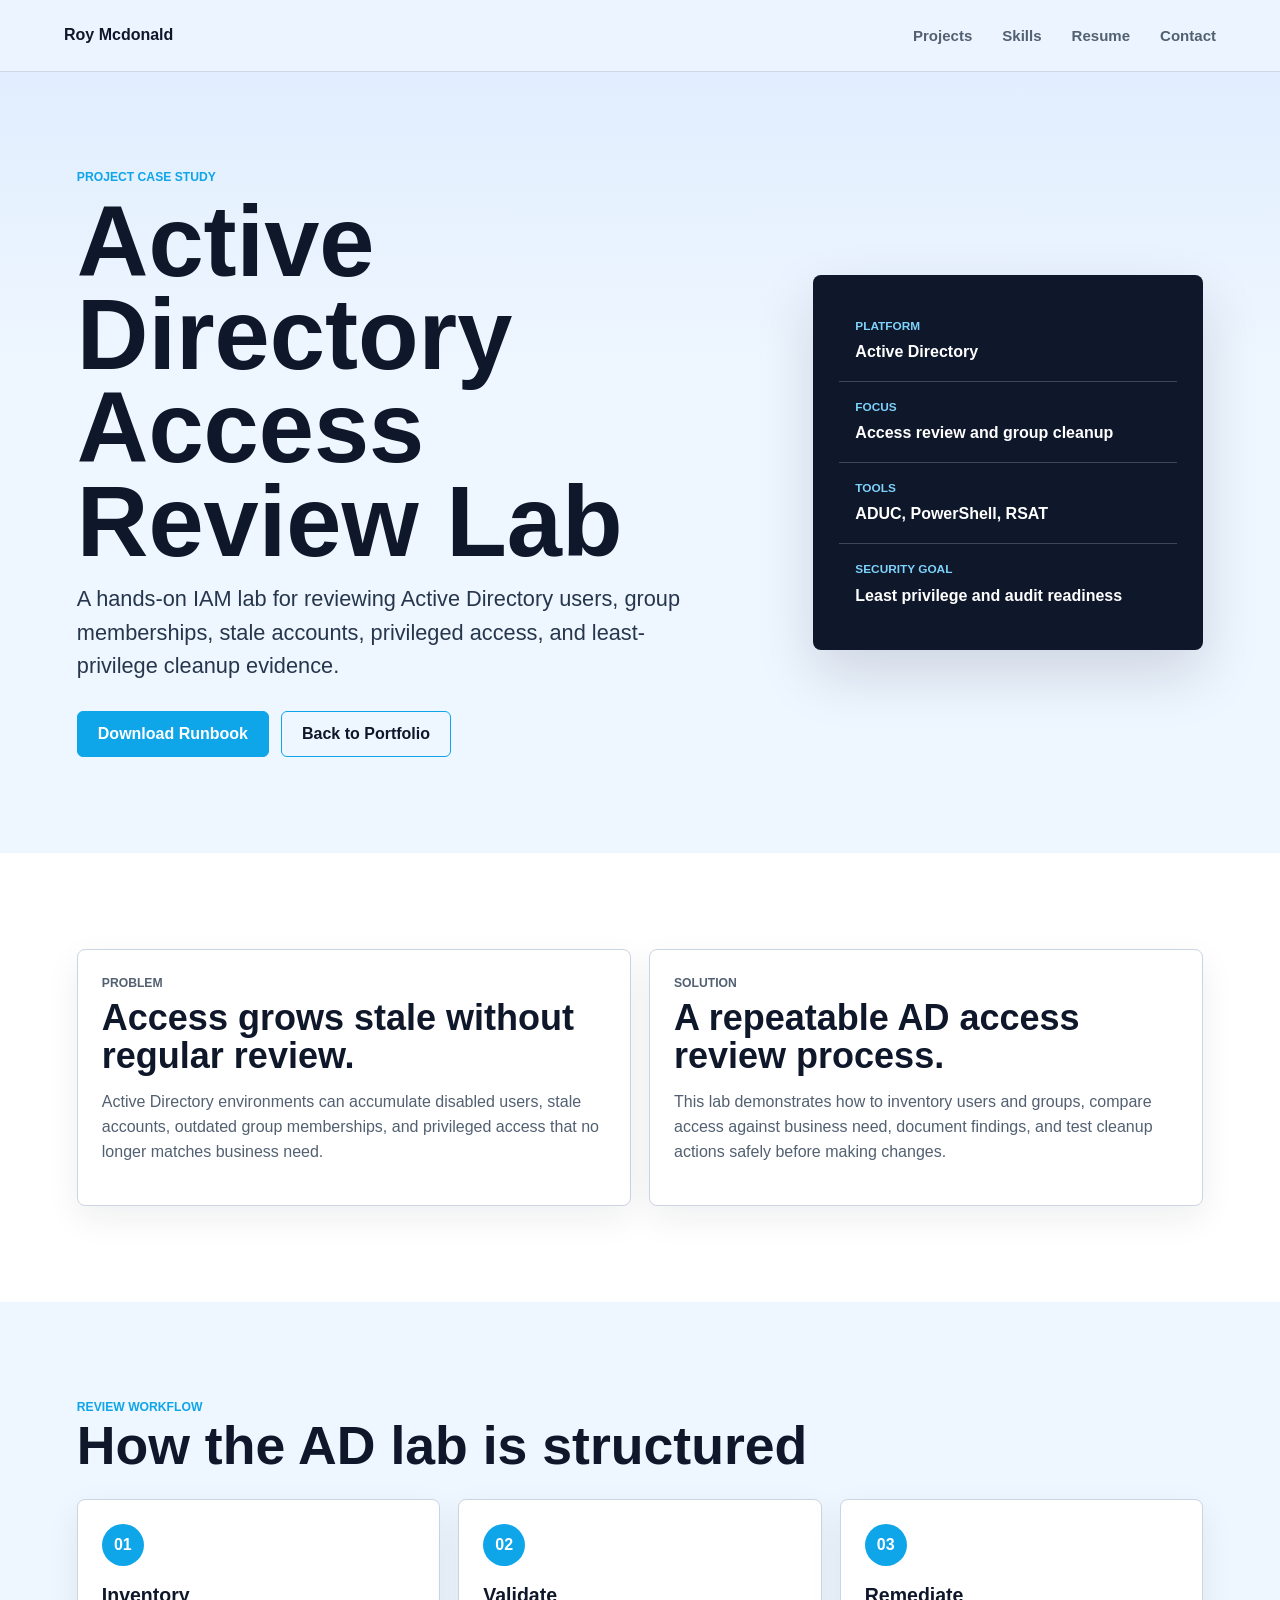
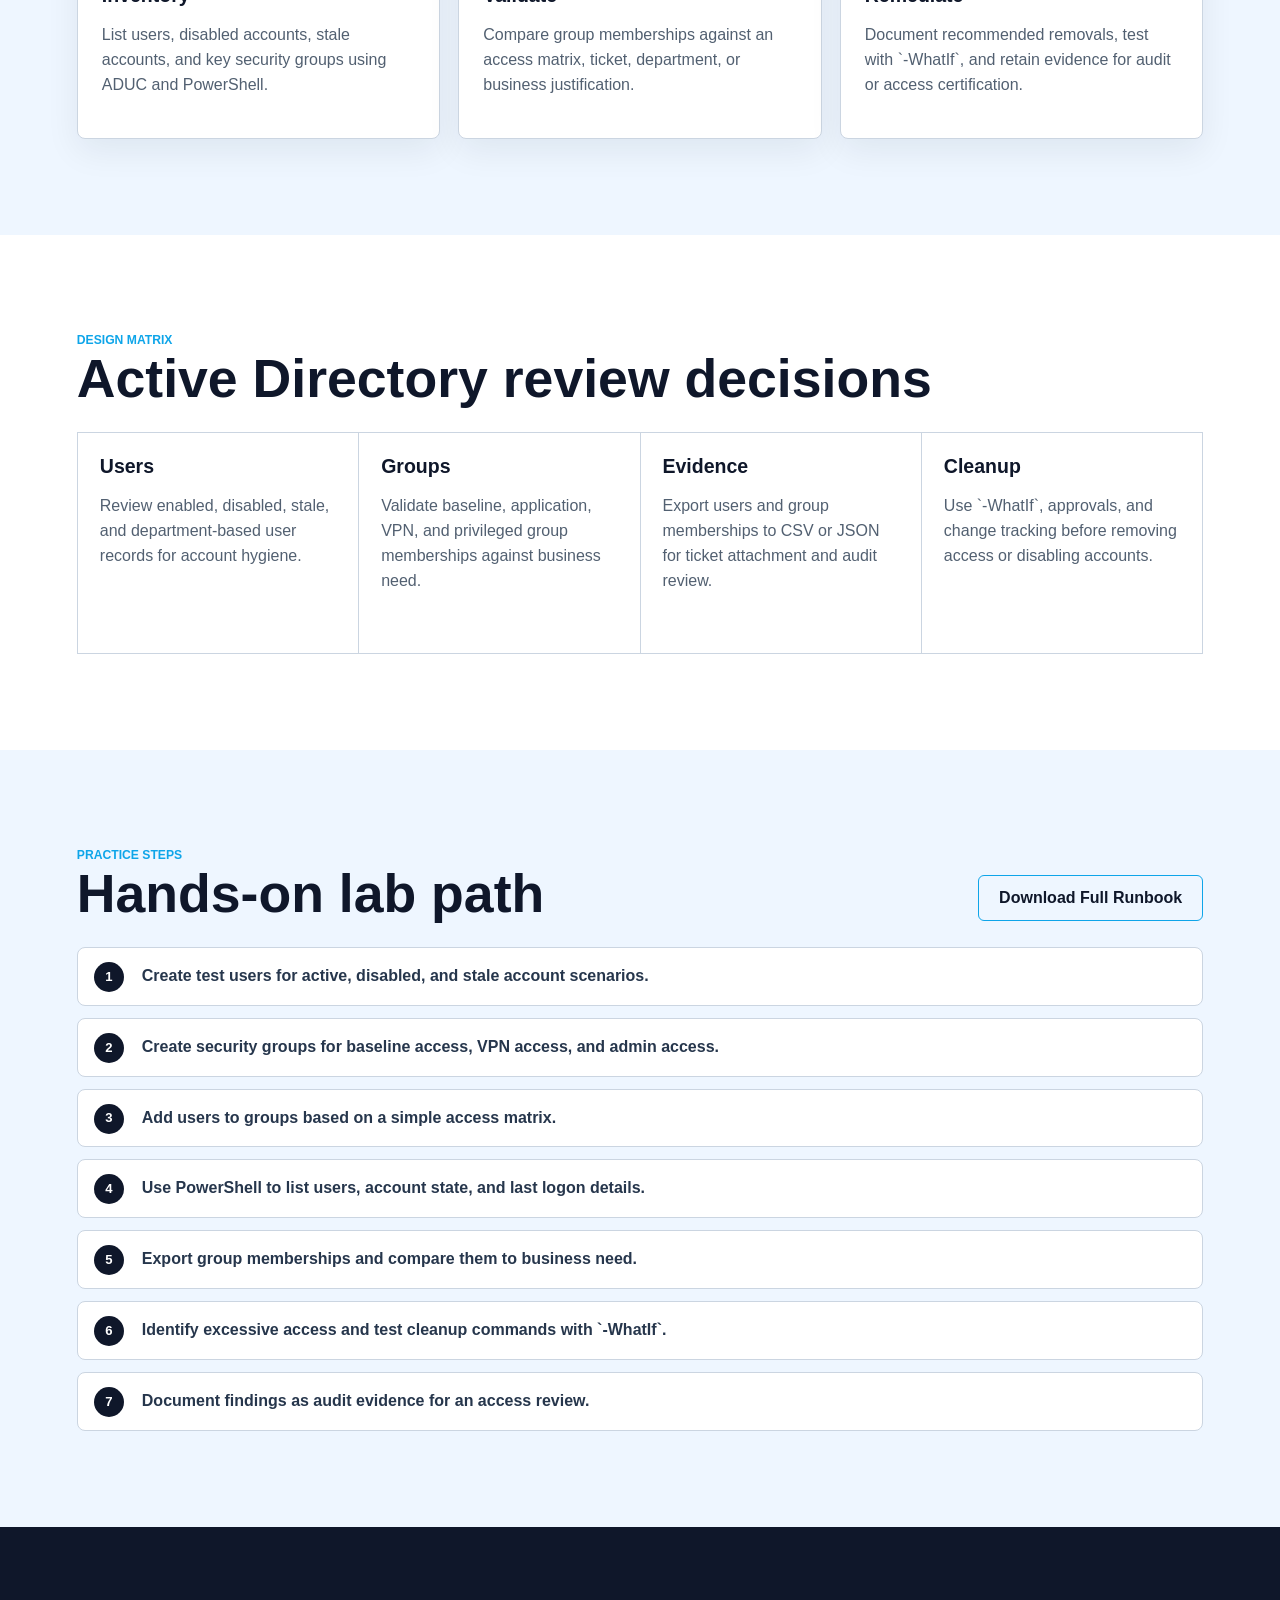
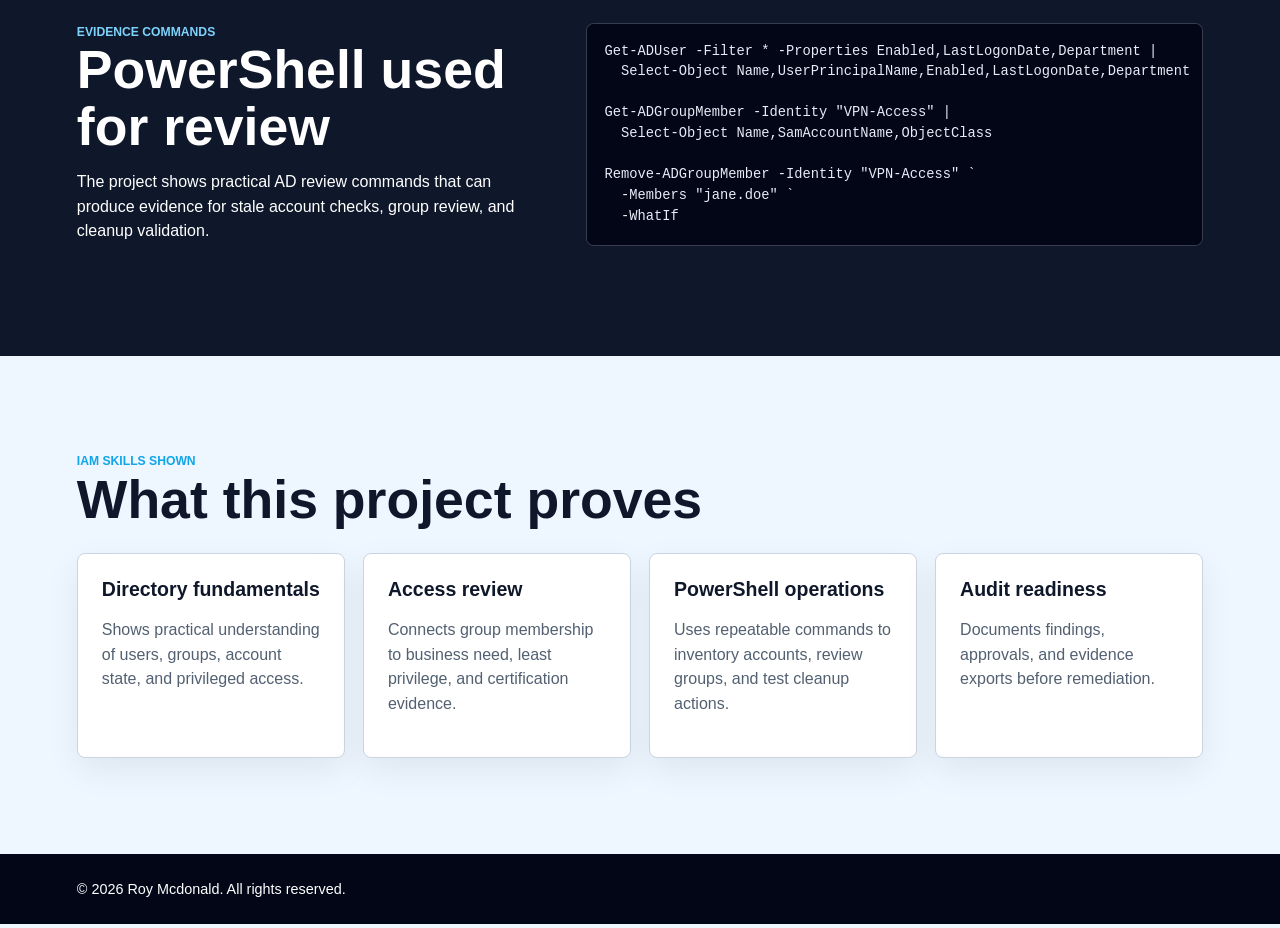
==== active-directory-access-review-lab.html @ 7a39ca20 "Update IAM portfolio site" ====
<!doctype html>
<html lang="en">
<head>
  <meta charset="utf-8">
  <meta name="viewport" content="width=device-width, initial-scale=1">
  <meta name="description" content="Active Directory Access Review Lab case study by Roy Mcdonald, showing user account hygiene, group membership review, stale account checks, least privilege, and audit evidence.">
  <title>Active Directory Access Review Lab | Roy Mcdonald</title>
  <link rel="stylesheet" href="styles.css">
</head>
<body>
  <header class="site-header">
    <a class="brand" href="index.html#top" aria-label="Roy Mcdonald home">Roy Mcdonald</a>
    <nav class="nav" aria-label="Project navigation">
      <a href="index.html#projects">Projects</a>
      <a href="index.html#skills">Skills</a>
      <a href="index.html#resume">Resume</a>
      <a href="index.html#contact">Contact</a>
    </nav>
  </header>

  <main>
    <section class="project-hero">
      <div>
        <p class="eyebrow">Project case study</p>
        <h1>Active Directory Access Review Lab</h1>
        <p class="lead">A hands-on IAM lab for reviewing Active Directory users, group memberships, stale accounts, privileged access, and least-privilege cleanup evidence.</p>
        <div class="hero-actions">
          <a class="button primary" href="assets/active-directory-access-review-lab.md" download>Download Runbook</a>
          <a class="button secondary" href="index.html#projects">Back to Portfolio</a>
        </div>
      </div>
      <aside class="project-summary-panel" aria-label="Project summary">
        <dl>
          <div>
            <dt>Platform</dt>
            <dd>Active Directory</dd>
          </div>
          <div>
            <dt>Focus</dt>
            <dd>Access review and group cleanup</dd>
          </div>
          <div>
            <dt>Tools</dt>
            <dd>ADUC, PowerShell, RSAT</dd>
          </div>
          <div>
            <dt>Security Goal</dt>
            <dd>Least privilege and audit readiness</dd>
          </div>
        </dl>
      </aside>
    </section>

    <section class="section case-section">
      <div class="case-grid">
        <article class="case-panel">
          <p class="section-kicker">Problem</p>
          <h2>Access grows stale without regular review.</h2>
          <p>Active Directory environments can accumulate disabled users, stale accounts, outdated group memberships, and privileged access that no longer matches business need.</p>
        </article>
        <article class="case-panel">
          <p class="section-kicker">Solution</p>
          <h2>A repeatable AD access review process.</h2>
          <p>This lab demonstrates how to inventory users and groups, compare access against business need, document findings, and test cleanup actions safely before making changes.</p>
        </article>
      </div>
    </section>

    <section class="section case-section light-section">
      <div class="section-heading">
        <div>
          <p class="section-kicker">Review workflow</p>
          <h2>How the AD lab is structured</h2>
        </div>
      </div>

      <div class="workflow-grid">
        <article>
          <span>01</span>
          <h3>Inventory</h3>
          <p>List users, disabled accounts, stale accounts, and key security groups using ADUC and PowerShell.</p>
        </article>
        <article>
          <span>02</span>
          <h3>Validate</h3>
          <p>Compare group memberships against an access matrix, ticket, department, or business justification.</p>
        </article>
        <article>
          <span>03</span>
          <h3>Remediate</h3>
          <p>Document recommended removals, test with `-WhatIf`, and retain evidence for audit or access certification.</p>
        </article>
      </div>
    </section>

    <section class="section case-section">
      <div class="section-heading">
        <div>
          <p class="section-kicker">Design matrix</p>
          <h2>Active Directory review decisions</h2>
        </div>
      </div>

      <div class="matrix-grid">
        <article>
          <h3>Users</h3>
          <p>Review enabled, disabled, stale, and department-based user records for account hygiene.</p>
        </article>
        <article>
          <h3>Groups</h3>
          <p>Validate baseline, application, VPN, and privileged group memberships against business need.</p>
        </article>
        <article>
          <h3>Evidence</h3>
          <p>Export users and group memberships to CSV or JSON for ticket attachment and audit review.</p>
        </article>
        <article>
          <h3>Cleanup</h3>
          <p>Use `-WhatIf`, approvals, and change tracking before removing access or disabling accounts.</p>
        </article>
      </div>
    </section>

    <section class="section case-section light-section">
      <div class="section-heading">
        <div>
          <p class="section-kicker">Practice steps</p>
          <h2>Hands-on lab path</h2>
        </div>
        <a class="button secondary" href="assets/active-directory-access-review-lab.md" download>Download Full Runbook</a>
      </div>

      <ol class="steps-list">
        <li>Create test users for active, disabled, and stale account scenarios.</li>
        <li>Create security groups for baseline access, VPN access, and admin access.</li>
        <li>Add users to groups based on a simple access matrix.</li>
        <li>Use PowerShell to list users, account state, and last logon details.</li>
        <li>Export group memberships and compare them to business need.</li>
        <li>Identify excessive access and test cleanup commands with `-WhatIf`.</li>
        <li>Document findings as audit evidence for an access review.</li>
      </ol>
    </section>

    <section class="section case-section evidence-section">
      <div>
        <p class="section-kicker">Evidence commands</p>
        <h2>PowerShell used for review</h2>
        <p>The project shows practical AD review commands that can produce evidence for stale account checks, group review, and cleanup validation.</p>
      </div>
      <pre><code>Get-ADUser -Filter * -Properties Enabled,LastLogonDate,Department |
  Select-Object Name,UserPrincipalName,Enabled,LastLogonDate,Department

Get-ADGroupMember -Identity "VPN-Access" |
  Select-Object Name,SamAccountName,ObjectClass

Remove-ADGroupMember -Identity "VPN-Access" `
  -Members "jane.doe" `
  -WhatIf</code></pre>
    </section>

    <section class="section case-section light-section">
      <div class="section-heading">
        <div>
          <p class="section-kicker">IAM skills shown</p>
          <h2>What this project proves</h2>
        </div>
      </div>
      <div class="control-grid">
        <article>
          <h3>Directory fundamentals</h3>
          <p>Shows practical understanding of users, groups, account state, and privileged access.</p>
        </article>
        <article>
          <h3>Access review</h3>
          <p>Connects group membership to business need, least privilege, and certification evidence.</p>
        </article>
        <article>
          <h3>PowerShell operations</h3>
          <p>Uses repeatable commands to inventory accounts, review groups, and test cleanup actions.</p>
        </article>
        <article>
          <h3>Audit readiness</h3>
          <p>Documents findings, approvals, and evidence exports before remediation.</p>
        </article>
      </div>
    </section>
  </main>

  <footer class="footer">
    <p>&copy; 2026 Roy Mcdonald. All rights reserved.</p>
  </footer>
</body>
</html>
---- styles.css ----
:root {
  --bg: #eef6ff;
  --surface: #ffffff;
  --ink: #0f172a;
  --muted: #526071;
  --line: #cbd5e1;
  --accent: #0ea5e9;
  --navy: #0f172a;
  --blue: #2563eb;
  --shadow: 0 24px 60px rgba(15, 23, 42, 0.14);
}

* {
  box-sizing: border-box;
}

html {
  scroll-behavior: smooth;
}

body {
  margin: 0;
  color: var(--ink);
  background:
    linear-gradient(180deg, rgba(219, 234, 254, 0.85), rgba(238, 246, 255, 0.95) 360px),
    var(--bg);
  font-family: Arial, Helvetica, sans-serif;
  line-height: 1.55;
}

a {
  color: inherit;
}

.site-header {
  position: sticky;
  top: 0;
  z-index: 20;
  display: flex;
  align-items: center;
  justify-content: space-between;
  gap: 24px;
  min-height: 72px;
  padding: 0 clamp(18px, 5vw, 64px);
  background: rgba(238, 246, 255, 0.9);
  border-bottom: 1px solid rgba(148, 163, 184, 0.35);
  backdrop-filter: blur(14px);
}

.brand {
  font-size: 1rem;
  font-weight: 800;
  text-decoration: none;
}

.nav {
  display: flex;
  align-items: center;
  gap: clamp(12px, 3vw, 30px);
  color: var(--muted);
  font-size: 0.94rem;
  font-weight: 700;
}

.nav a {
  text-decoration: none;
}

.nav a:hover {
  color: var(--accent);
}

.hero {
  display: grid;
  grid-template-columns: minmax(0, 1.2fr) minmax(280px, 0.8fr);
  align-items: center;
  gap: clamp(32px, 7vw, 88px);
  min-height: calc(100vh - 72px);
  padding: clamp(36px, 6vw, 80px) clamp(18px, 6vw, 84px);
}

.hero-copy {
  max-width: 720px;
}

.eyebrow,
.section-kicker,
.project-type,
.project-state {
  margin: 0;
  color: var(--accent);
  font-size: 0.76rem;
  font-weight: 800;
  letter-spacing: 0;
  text-transform: uppercase;
}

h1,
h2,
h3,
p {
  overflow-wrap: anywhere;
}

h1 {
  margin: 8px 0 14px;
  font-size: 6.2rem;
  line-height: 0.94;
  letter-spacing: 0;
}

h2 {
  margin: 0;
  font-size: 3.35rem;
  line-height: 1.05;
  letter-spacing: 0;
}

h3 {
  margin: 0;
  font-size: 1.22rem;
  line-height: 1.2;
  letter-spacing: 0;
}

.lead {
  max-width: 640px;
  margin: 0;
  color: #26364c;
  font-size: 1.36rem;
}

.hero-actions,
.contact-actions {
  display: flex;
  flex-wrap: wrap;
  gap: 12px;
  margin-top: 28px;
}

.button {
  display: inline-flex;
  align-items: center;
  justify-content: center;
  min-height: 46px;
  padding: 0 20px;
  border: 1px solid var(--accent);
  border-radius: 6px;
  font-weight: 800;
  text-decoration: none;
}

.button.primary {
  color: #fff;
  background: var(--accent);
}

.button.primary:hover {
  background: var(--navy);
}

.button.secondary {
  color: var(--navy);
  background: transparent;
}

.button.secondary:hover {
  background: #dbeafe;
}

.hero-media {
  position: relative;
  max-width: 420px;
  justify-self: center;
}

.hero-media img {
  display: block;
  width: min(100%, 420px);
  aspect-ratio: 1;
  object-fit: cover;
  border: 12px solid #fff;
  border-radius: 50%;
  box-shadow: var(--shadow);
}

.status-strip {
  position: absolute;
  right: -24px;
  bottom: 26px;
  display: grid;
  gap: 8px;
  padding: 14px;
  color: #fff;
  background: var(--navy);
  border-radius: 999px;
  box-shadow: 0 16px 34px rgba(15, 23, 42, 0.22);
}

.status-strip span {
  font-size: 0.82rem;
  font-weight: 800;
  white-space: nowrap;
}

.intro,
.section {
  padding: clamp(46px, 8vw, 96px) clamp(18px, 6vw, 84px);
}

.intro {
  display: grid;
  grid-template-columns: minmax(0, 0.9fr) minmax(0, 1.1fr);
  gap: clamp(26px, 5vw, 72px);
  color: #fff;
  background: var(--navy);
}

.intro .section-kicker {
  color: #7dd3fc;
}

.intro p:last-child {
  max-width: 720px;
  margin: 0;
  color: #dbeafe;
  font-size: 1.14rem;
}

.section-heading {
  display: flex;
  align-items: end;
  justify-content: space-between;
  gap: 24px;
  margin-bottom: 26px;
}

.project-grid {
  display: grid;
  grid-template-columns: repeat(2, minmax(0, 1fr));
  gap: 18px;
}

.project-card {
  display: flex;
  flex-direction: column;
  min-height: 430px;
  padding: 24px;
  background: var(--surface);
  border: 1px solid var(--line);
  border-radius: 8px;
  box-shadow: 0 12px 34px rgba(31, 42, 35, 0.08);
}

.featured-project {
  grid-column: 1 / -1;
}

.project-topline {
  display: flex;
  align-items: center;
  justify-content: space-between;
  gap: 12px;
  margin-bottom: 22px;
}

.project-state {
  color: var(--blue);
}

.project-card p {
  color: var(--muted);
}

.project-points {
  display: grid;
  gap: 10px;
  margin: 10px 0 18px;
  padding-left: 18px;
  color: #314257;
}

.project-metrics {
  display: grid;
  grid-template-columns: 1fr 1fr;
  gap: 1px;
  margin: 0 0 18px;
  background: var(--line);
  border: 1px solid var(--line);
}

.project-metrics div {
  padding: 12px;
  background: #f8fbff;
}

.project-metrics dt {
  color: var(--muted);
  font-size: 0.72rem;
  font-weight: 800;
  text-transform: uppercase;
}

.project-metrics dd {
  margin: 4px 0 0;
  color: var(--navy);
  font-size: 0.86rem;
  font-weight: 800;
}

.project-tags {
  display: flex;
  flex-wrap: wrap;
  gap: 8px;
  margin: auto 0 20px;
}

.project-tags span {
  padding: 6px 9px;
  color: var(--navy);
  background: #eef6ff;
  border: 1px solid var(--line);
  border-radius: 999px;
  font-size: 0.78rem;
  font-weight: 800;
}

.text-link {
  color: var(--accent);
  font-weight: 800;
  text-decoration-color: rgba(14, 165, 233, 0.42);
  text-underline-offset: 4px;
}

.split-section {
  background: #ffffff;
}

.skill-columns {
  display: grid;
  grid-template-columns: repeat(4, minmax(0, 1fr));
  gap: 1px;
  background: var(--line);
  border: 1px solid var(--line);
}

.skill-columns > div {
  min-height: 220px;
  padding: 24px;
  background: #fff;
}

.skill-columns p {
  color: var(--muted);
}

.resume-section {
  background: #eef6ff;
}

.resume-section .section-heading {
  align-items: center;
}

.resume-downloads {
  display: flex;
  align-items: center;
  flex-wrap: wrap;
  gap: 14px;
}

.resume-grid {
  display: grid;
  grid-template-columns: 1.15fr repeat(3, minmax(0, 1fr));
  gap: 16px;
}

.resume-panel {
  min-height: 260px;
  padding: 24px;
  background: #fff;
  border: 1px solid var(--line);
  border-radius: 8px;
  box-shadow: 0 12px 34px rgba(15, 23, 42, 0.07);
}

.resume-summary {
  color: #fff;
  background: var(--navy);
  border-color: var(--navy);
}

.resume-panel p {
  color: var(--muted);
}

.resume-summary p {
  color: #dbeafe;
}

.resume-list {
  display: grid;
  gap: 10px;
  margin: 18px 0 0;
  padding-left: 18px;
  color: #314257;
}

.proof-band {
  display: grid;
  grid-template-columns: minmax(0, 1fr) minmax(280px, 0.8fr);
  gap: clamp(28px, 6vw, 80px);
  align-items: start;
  background: #dbeafe;
}

.proof-band .section-kicker {
  color: var(--blue);
}

.proof-list {
  display: grid;
  gap: 14px;
}

.proof-list p {
  margin: 0;
  padding: 18px 0;
  border-bottom: 1px solid rgba(37, 99, 235, 0.24);
  color: #1e3a5f;
  font-weight: 700;
}

.project-hero {
  display: grid;
  grid-template-columns: minmax(0, 1.1fr) minmax(300px, 0.65fr);
  gap: clamp(28px, 6vw, 80px);
  align-items: center;
  min-height: calc(82vh - 72px);
  padding: clamp(46px, 8vw, 96px) clamp(18px, 6vw, 84px);
}

.project-summary-panel {
  padding: 26px;
  color: #fff;
  background: var(--navy);
  border-radius: 8px;
  box-shadow: var(--shadow);
}

.project-summary-panel dl {
  display: grid;
  gap: 1px;
  margin: 0;
  background: rgba(219, 234, 254, 0.22);
}

.project-summary-panel div {
  padding: 16px;
  background: var(--navy);
}

.project-summary-panel dt {
  color: #7dd3fc;
  font-size: 0.74rem;
  font-weight: 800;
  text-transform: uppercase;
}

.project-summary-panel dd {
  margin: 5px 0 0;
  color: #fff;
  font-weight: 800;
}

.case-section {
  background: #fff;
}

.light-section {
  background: #eef6ff;
}

.case-grid,
.code-grid {
  display: grid;
  grid-template-columns: repeat(2, minmax(0, 1fr));
  gap: 18px;
}

.case-panel,
.code-panel,
.workflow-grid article,
.control-grid article {
  padding: 24px;
  background: #fff;
  border: 1px solid var(--line);
  border-radius: 8px;
  box-shadow: 0 12px 34px rgba(15, 23, 42, 0.07);
}

.case-panel h2 {
  margin-top: 6px;
  font-size: 2.25rem;
}

.case-panel p,
.workflow-grid p,
.control-grid p,
.evidence-section p {
  color: var(--muted);
}

.workflow-grid,
.control-grid {
  display: grid;
  grid-template-columns: repeat(3, minmax(0, 1fr));
  gap: 18px;
}

.architecture-flow {
  display: grid;
  grid-template-columns: repeat(5, minmax(0, 1fr));
  gap: 1px;
  background: var(--line);
  border: 1px solid var(--line);
}

.architecture-flow article {
  min-height: 240px;
  padding: 22px;
  background: #fff;
}

.architecture-flow h3 {
  color: var(--navy);
}

.architecture-flow p {
  color: var(--muted);
}

.matrix-grid {
  display: grid;
  grid-template-columns: repeat(4, minmax(0, 1fr));
  gap: 1px;
  background: var(--line);
  border: 1px solid var(--line);
}

.matrix-grid article {
  min-height: 220px;
  padding: 22px;
  background: #fff;
}

.matrix-grid p {
  color: var(--muted);
}

.steps-list {
  display: grid;
  gap: 12px;
  margin: 0;
  padding: 0;
  counter-reset: lab-step;
  list-style: none;
}

.steps-list li {
  position: relative;
  min-height: 54px;
  padding: 16px 18px 16px 64px;
  background: #fff;
  border: 1px solid var(--line);
  border-radius: 8px;
  color: #26364c;
  font-weight: 700;
}

.steps-list li::before {
  position: absolute;
  top: 14px;
  left: 16px;
  display: inline-flex;
  align-items: center;
  justify-content: center;
  width: 30px;
  height: 30px;
  color: #fff;
  background: var(--navy);
  border-radius: 50%;
  counter-increment: lab-step;
  content: counter(lab-step);
  font-size: 0.82rem;
  font-weight: 900;
}

.control-grid {
  grid-template-columns: repeat(4, minmax(0, 1fr));
}

.workflow-grid span {
  display: inline-flex;
  align-items: center;
  justify-content: center;
  width: 42px;
  height: 42px;
  margin-bottom: 18px;
  color: #fff;
  background: var(--accent);
  border-radius: 50%;
  font-weight: 900;
}

pre {
  overflow-x: auto;
  margin: 16px 0 0;
  padding: 18px;
  color: #e5edf7;
  background: #020617;
  border-radius: 8px;
  font-size: 0.86rem;
  line-height: 1.5;
}

code {
  font-family: Consolas, "Courier New", monospace;
}

.evidence-section {
  display: grid;
  grid-template-columns: minmax(0, 0.72fr) minmax(320px, 1fr);
  gap: clamp(24px, 5vw, 64px);
  align-items: start;
  background: var(--navy);
}

.evidence-section h2,
.evidence-section p {
  color: #fff;
}

.evidence-section .section-kicker {
  color: #7dd3fc;
}

.evidence-section pre {
  margin: 0;
  border: 1px solid rgba(219, 234, 254, 0.24);
}

.contact {
  display: flex;
  align-items: center;
  justify-content: space-between;
  gap: 30px;
  background: #eef6ff;
}

.contact p:last-child {
  max-width: 620px;
  color: var(--muted);
}

.footer {
  padding: 24px clamp(18px, 6vw, 84px);
  color: #fff;
  background: #020617;
}

.footer p {
  margin: 0;
  font-size: 0.9rem;
}

@media (max-width: 940px) {
  h1 {
    font-size: 4.6rem;
  }

  h2 {
    font-size: 2.7rem;
  }

  .hero,
  .project-hero,
  .intro,
  .proof-band,
  .evidence-section {
    grid-template-columns: 1fr;
  }

  .hero {
    min-height: auto;
  }

  .hero-media {
    justify-self: start;
  }

  .project-grid,
  .case-grid,
  .code-grid,
  .workflow-grid,
  .control-grid,
  .architecture-flow,
  .matrix-grid,
  .resume-grid,
  .skill-columns {
    grid-template-columns: 1fr 1fr;
  }
}

@media (max-width: 680px) {
  h1 {
    font-size: 3.4rem;
  }

  h2 {
    font-size: 2.1rem;
  }

  .lead {
    font-size: 1.12rem;
  }

  .site-header {
    position: static;
    align-items: flex-start;
    flex-direction: column;
    gap: 12px;
    padding-top: 18px;
    padding-bottom: 18px;
  }

  .nav {
    flex-wrap: wrap;
  }

  .hero {
    padding-top: 36px;
  }

  .hero-actions,
  .contact-actions {
    width: 100%;
  }

  .button {
    flex: 1 1 180px;
  }

  .status-strip {
    position: static;
    display: flex;
    flex-wrap: wrap;
    margin-top: 12px;
  }

  .section-heading,
  .contact {
    align-items: flex-start;
    flex-direction: column;
  }

  .project-grid,
  .case-grid,
  .code-grid,
  .workflow-grid,
  .control-grid,
  .architecture-flow,
  .matrix-grid,
  .resume-grid,
  .skill-columns {
    grid-template-columns: 1fr;
  }

  .project-card,
  .featured-project,
  .resume-panel,
  .skill-columns > div {
    min-height: auto;
  }
}
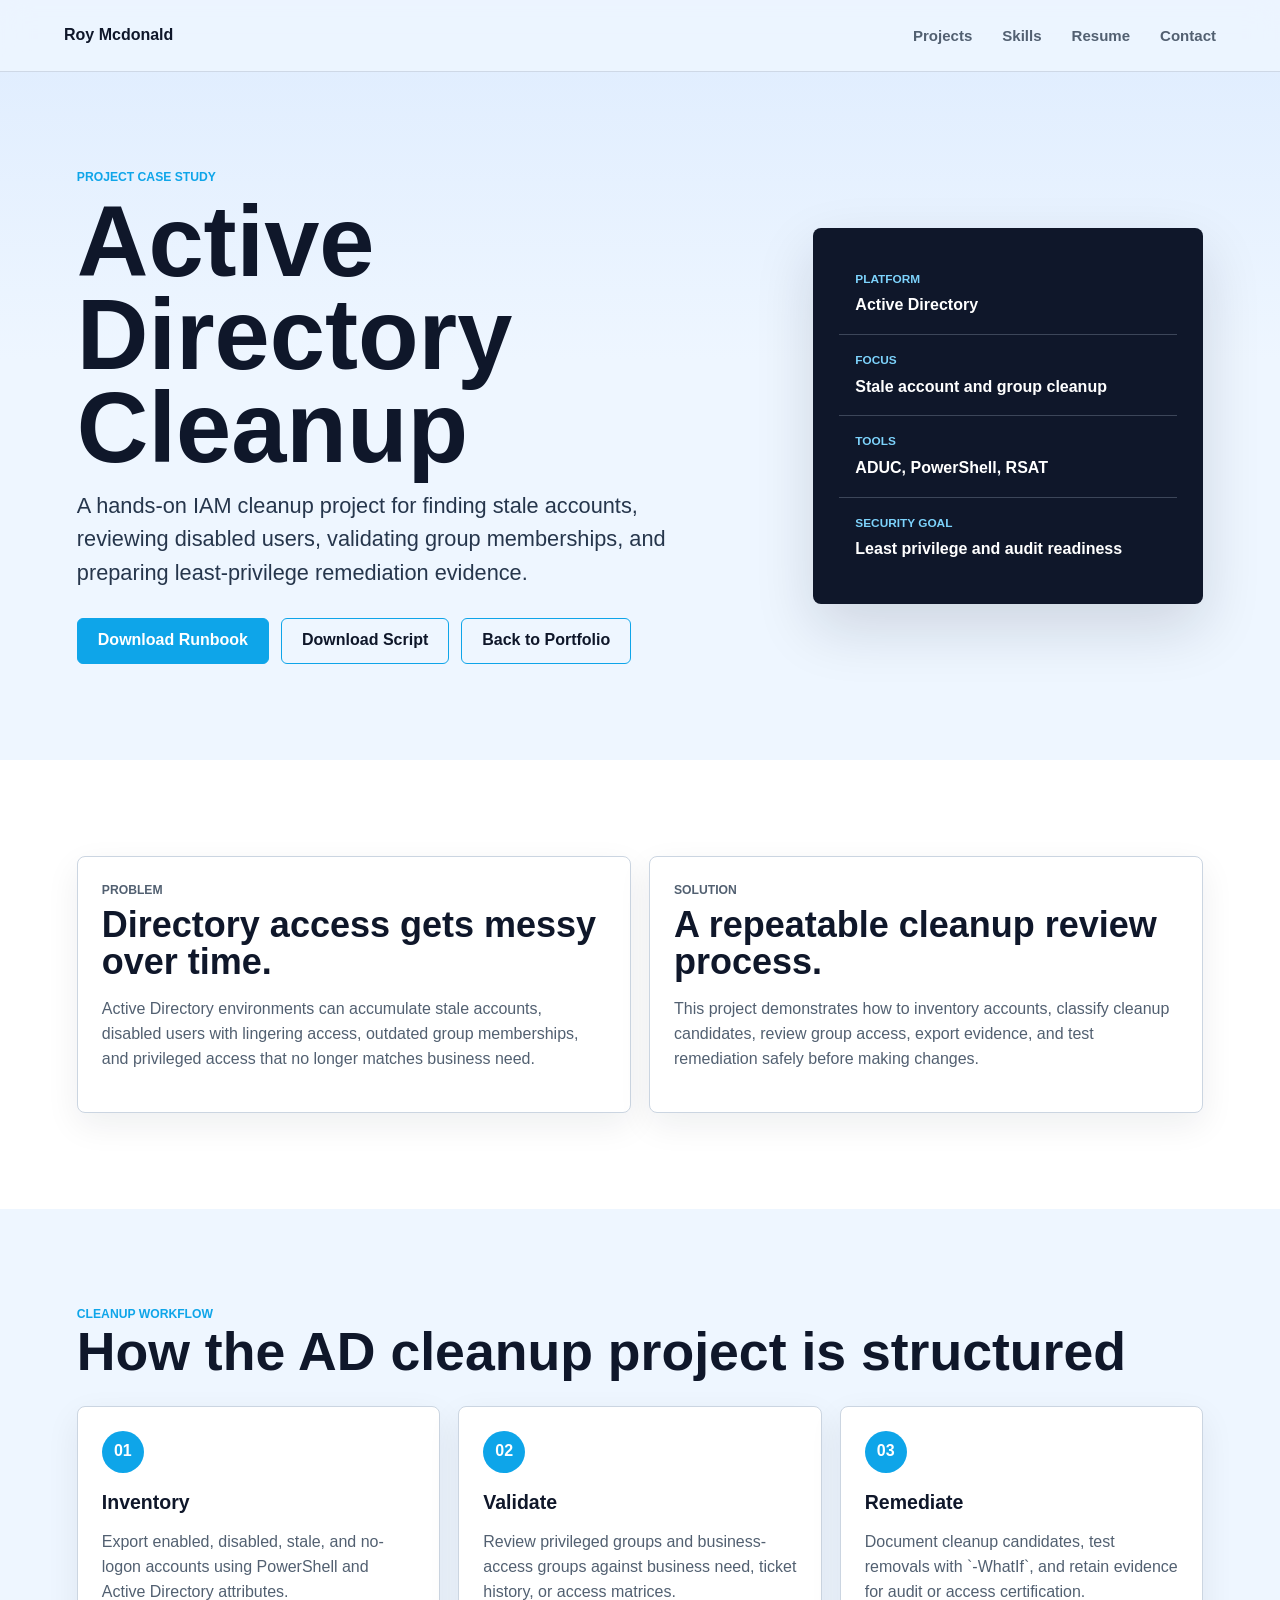
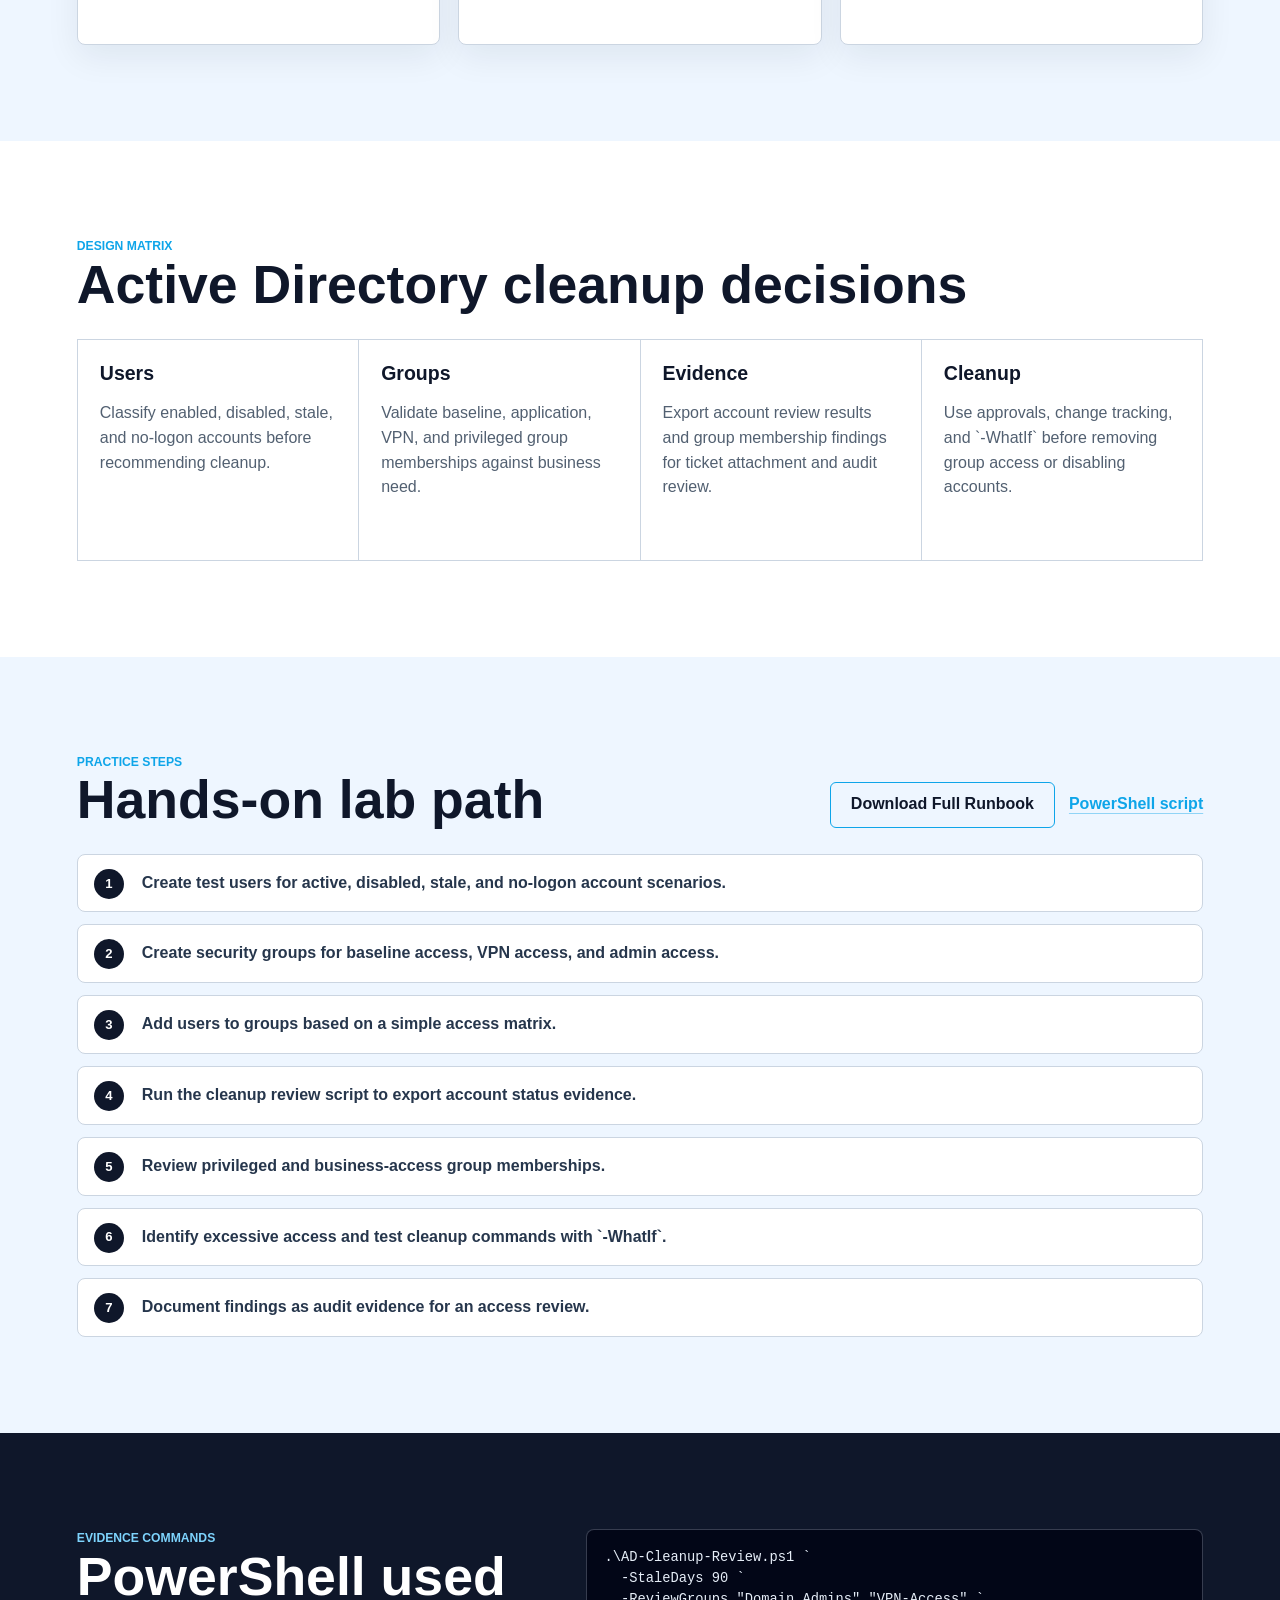
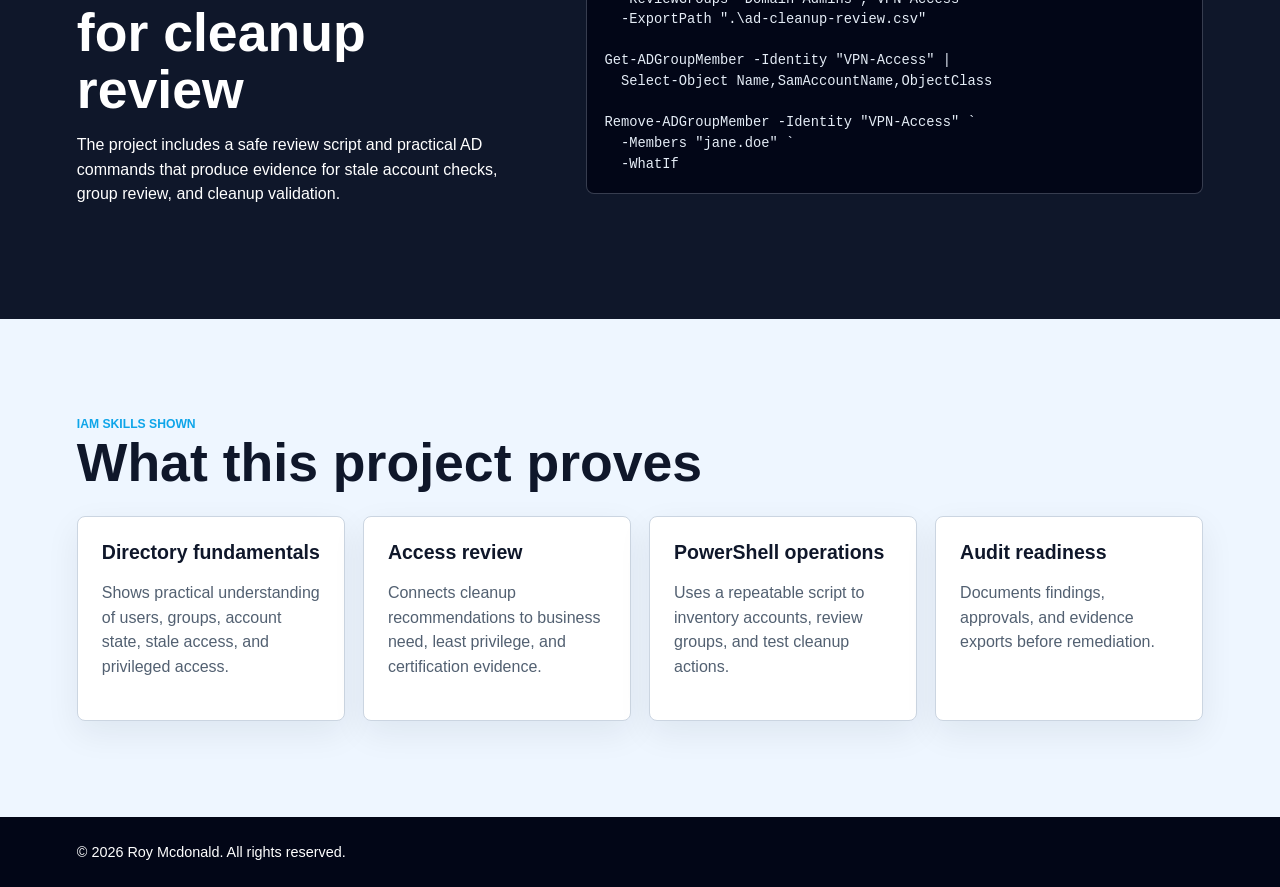
==== commit 6d2b4b81: "Refine Active Directory cleanup project" ====
--- a/active-directory-access-review-lab.html
+++ b/active-directory-access-review-lab.html
@@ -3,8 +3,8 @@
 <head>
   <meta charset="utf-8">
   <meta name="viewport" content="width=device-width, initial-scale=1">
-  <meta name="description" content="Active Directory Access Review Lab case study by Roy Mcdonald, showing user account hygiene, group membership review, stale account checks, least privilege, and audit evidence.">
-  <title>Active Directory Access Review Lab | Roy Mcdonald</title>
+  <meta name="description" content="Active Directory Cleanup case study by Roy Mcdonald, showing stale account review, disabled user cleanup, group membership validation, privileged access review, least privilege, and audit evidence.">
+  <title>Active Directory Cleanup | Roy Mcdonald</title>
   <link rel="stylesheet" href="styles.css">
 </head>
 <body>
@@ -22,10 +22,11 @@
     <section class="project-hero">
       <div>
         <p class="eyebrow">Project case study</p>
-        <h1>Active Directory Access Review Lab</h1>
-        <p class="lead">A hands-on IAM lab for reviewing Active Directory users, group memberships, stale accounts, privileged access, and least-privilege cleanup evidence.</p>
+        <h1>Active Directory Cleanup</h1>
+        <p class="lead">A hands-on IAM cleanup project for finding stale accounts, reviewing disabled users, validating group memberships, and preparing least-privilege remediation evidence.</p>
         <div class="hero-actions">
           <a class="button primary" href="assets/active-directory-access-review-lab.md" download>Download Runbook</a>
+          <a class="button secondary" href="assets/AD-Cleanup-Review.ps1" download>Download Script</a>
           <a class="button secondary" href="index.html#projects">Back to Portfolio</a>
         </div>
       </div>
@@ -37,7 +38,7 @@
           </div>
           <div>
             <dt>Focus</dt>
-            <dd>Access review and group cleanup</dd>
+            <dd>Stale account and group cleanup</dd>
           </div>
           <div>
             <dt>Tools</dt>
@@ -55,13 +56,13 @@
       <div class="case-grid">
         <article class="case-panel">
           <p class="section-kicker">Problem</p>
-          <h2>Access grows stale without regular review.</h2>
-          <p>Active Directory environments can accumulate disabled users, stale accounts, outdated group memberships, and privileged access that no longer matches business need.</p>
+          <h2>Directory access gets messy over time.</h2>
+          <p>Active Directory environments can accumulate stale accounts, disabled users with lingering access, outdated group memberships, and privileged access that no longer matches business need.</p>
         </article>
         <article class="case-panel">
           <p class="section-kicker">Solution</p>
-          <h2>A repeatable AD access review process.</h2>
-          <p>This lab demonstrates how to inventory users and groups, compare access against business need, document findings, and test cleanup actions safely before making changes.</p>
+          <h2>A repeatable cleanup review process.</h2>
+          <p>This project demonstrates how to inventory accounts, classify cleanup candidates, review group access, export evidence, and test remediation safely before making changes.</p>
         </article>
       </div>
     </section>
@@ -69,8 +70,8 @@
     <section class="section case-section light-section">
       <div class="section-heading">
         <div>
-          <p class="section-kicker">Review workflow</p>
-          <h2>How the AD lab is structured</h2>
+          <p class="section-kicker">Cleanup workflow</p>
+          <h2>How the AD cleanup project is structured</h2>
         </div>
       </div>
 
@@ -78,17 +79,17 @@
         <article>
           <span>01</span>
           <h3>Inventory</h3>
-          <p>List users, disabled accounts, stale accounts, and key security groups using ADUC and PowerShell.</p>
+          <p>Export enabled, disabled, stale, and no-logon accounts using PowerShell and Active Directory attributes.</p>
         </article>
         <article>
           <span>02</span>
           <h3>Validate</h3>
-          <p>Compare group memberships against an access matrix, ticket, department, or business justification.</p>
+          <p>Review privileged groups and business-access groups against business need, ticket history, or access matrices.</p>
         </article>
         <article>
           <span>03</span>
           <h3>Remediate</h3>
-          <p>Document recommended removals, test with `-WhatIf`, and retain evidence for audit or access certification.</p>
+          <p>Document cleanup candidates, test removals with `-WhatIf`, and retain evidence for audit or access certification.</p>
         </article>
       </div>
     </section>
@@ -97,14 +98,14 @@
       <div class="section-heading">
         <div>
           <p class="section-kicker">Design matrix</p>
-          <h2>Active Directory review decisions</h2>
+          <h2>Active Directory cleanup decisions</h2>
         </div>
       </div>
 
       <div class="matrix-grid">
         <article>
           <h3>Users</h3>
-          <p>Review enabled, disabled, stale, and department-based user records for account hygiene.</p>
+          <p>Classify enabled, disabled, stale, and no-logon accounts before recommending cleanup.</p>
         </article>
         <article>
           <h3>Groups</h3>
@@ -112,11 +113,11 @@
         </article>
         <article>
           <h3>Evidence</h3>
-          <p>Export users and group memberships to CSV or JSON for ticket attachment and audit review.</p>
+          <p>Export account review results and group membership findings for ticket attachment and audit review.</p>
         </article>
         <article>
           <h3>Cleanup</h3>
-          <p>Use `-WhatIf`, approvals, and change tracking before removing access or disabling accounts.</p>
+          <p>Use approvals, change tracking, and `-WhatIf` before removing group access or disabling accounts.</p>
         </article>
       </div>
     </section>
@@ -127,15 +128,18 @@
           <p class="section-kicker">Practice steps</p>
           <h2>Hands-on lab path</h2>
         </div>
-        <a class="button secondary" href="assets/active-directory-access-review-lab.md" download>Download Full Runbook</a>
+        <div class="resume-downloads">
+          <a class="button secondary" href="assets/active-directory-access-review-lab.md" download>Download Full Runbook</a>
+          <a class="text-link" href="assets/AD-Cleanup-Review.ps1" download>PowerShell script</a>
+        </div>
       </div>
 
       <ol class="steps-list">
-        <li>Create test users for active, disabled, and stale account scenarios.</li>
+        <li>Create test users for active, disabled, stale, and no-logon account scenarios.</li>
         <li>Create security groups for baseline access, VPN access, and admin access.</li>
         <li>Add users to groups based on a simple access matrix.</li>
-        <li>Use PowerShell to list users, account state, and last logon details.</li>
-        <li>Export group memberships and compare them to business need.</li>
+        <li>Run the cleanup review script to export account status evidence.</li>
+        <li>Review privileged and business-access group memberships.</li>
         <li>Identify excessive access and test cleanup commands with `-WhatIf`.</li>
         <li>Document findings as audit evidence for an access review.</li>
       </ol>
@@ -144,11 +148,13 @@
     <section class="section case-section evidence-section">
       <div>
         <p class="section-kicker">Evidence commands</p>
-        <h2>PowerShell used for review</h2>
-        <p>The project shows practical AD review commands that can produce evidence for stale account checks, group review, and cleanup validation.</p>
+        <h2>PowerShell used for cleanup review</h2>
+        <p>The project includes a safe review script and practical AD commands that produce evidence for stale account checks, group review, and cleanup validation.</p>
       </div>
-      <pre><code>Get-ADUser -Filter * -Properties Enabled,LastLogonDate,Department |
-  Select-Object Name,UserPrincipalName,Enabled,LastLogonDate,Department
+      <pre><code>.\AD-Cleanup-Review.ps1 `
+  -StaleDays 90 `
+  -ReviewGroups "Domain Admins","VPN-Access" `
+  -ExportPath ".\ad-cleanup-review.csv"
 
 Get-ADGroupMember -Identity "VPN-Access" |
   Select-Object Name,SamAccountName,ObjectClass
@@ -168,15 +174,15 @@
       <div class="control-grid">
         <article>
           <h3>Directory fundamentals</h3>
-          <p>Shows practical understanding of users, groups, account state, and privileged access.</p>
+          <p>Shows practical understanding of users, groups, account state, stale access, and privileged access.</p>
         </article>
         <article>
           <h3>Access review</h3>
-          <p>Connects group membership to business need, least privilege, and certification evidence.</p>
+          <p>Connects cleanup recommendations to business need, least privilege, and certification evidence.</p>
         </article>
         <article>
           <h3>PowerShell operations</h3>
-          <p>Uses repeatable commands to inventory accounts, review groups, and test cleanup actions.</p>
+          <p>Uses a repeatable script to inventory accounts, review groups, and test cleanup actions.</p>
         </article>
         <article>
           <h3>Audit readiness</h3>
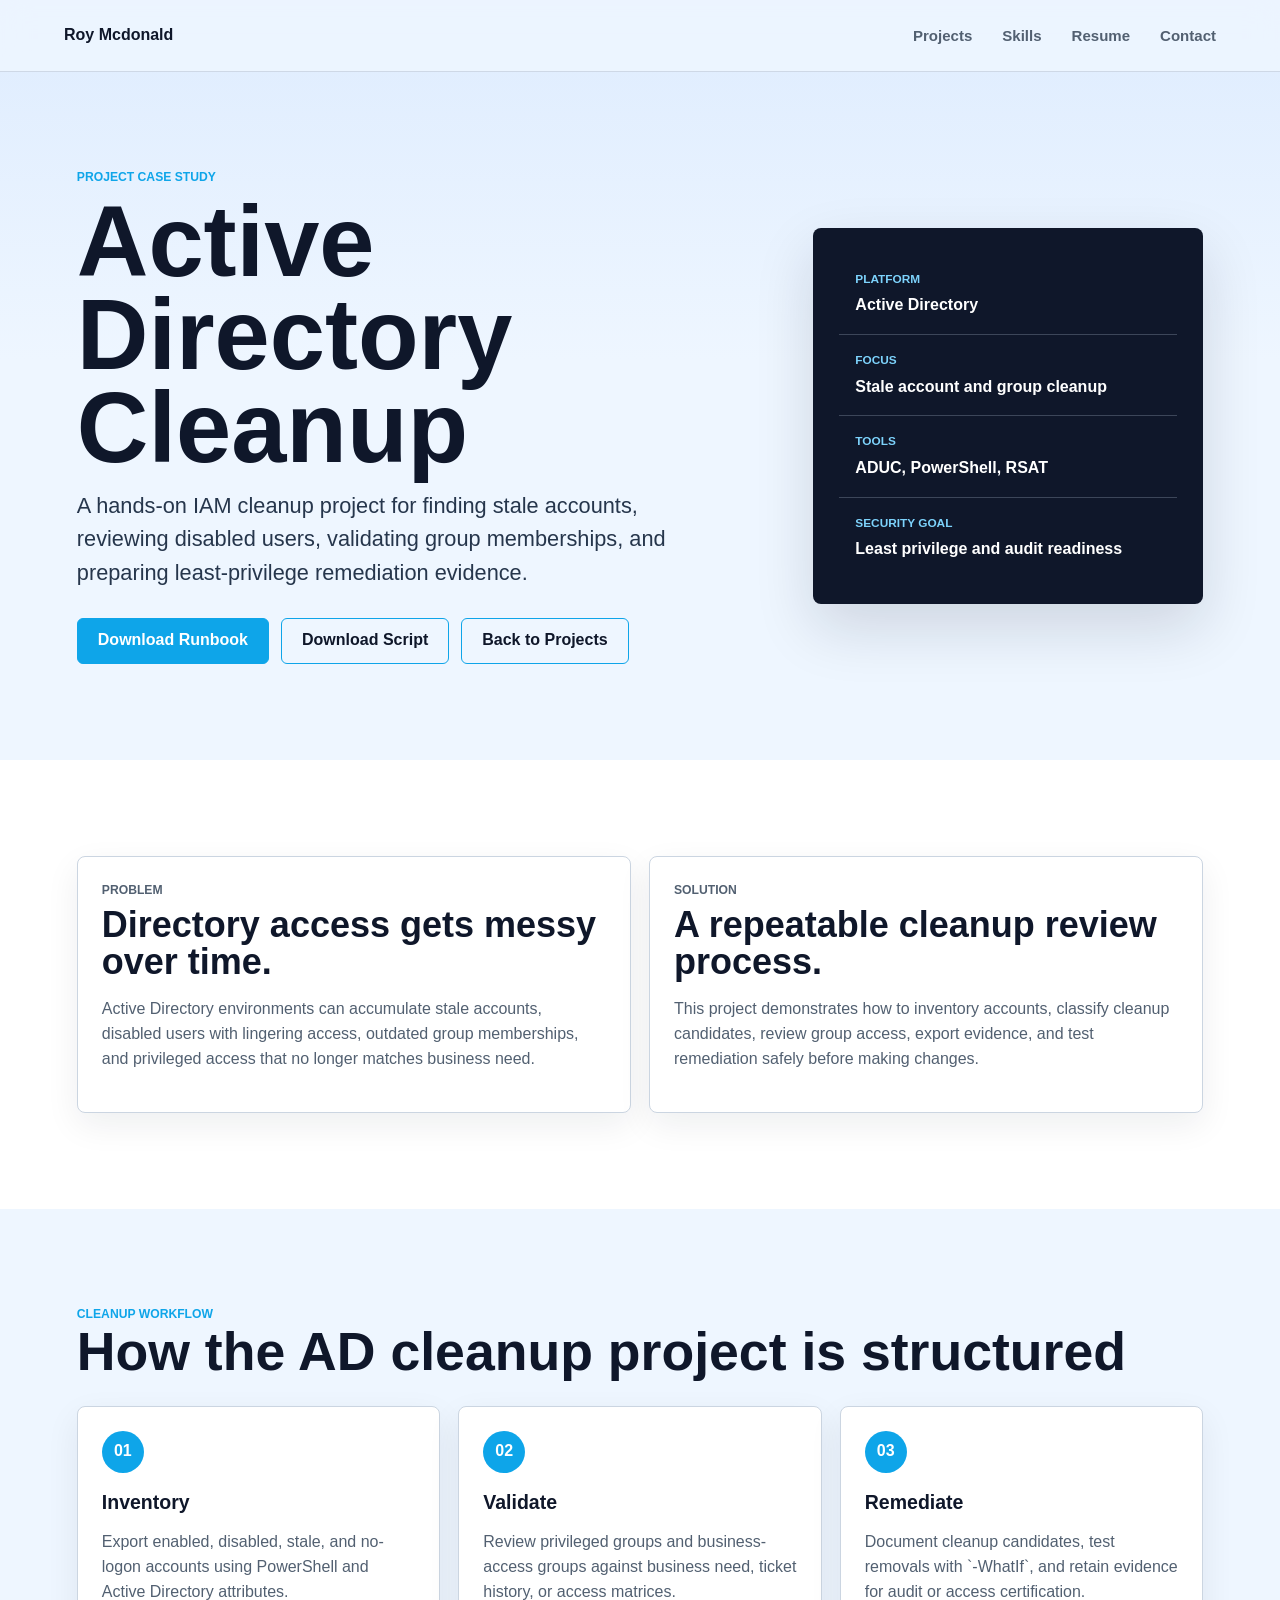
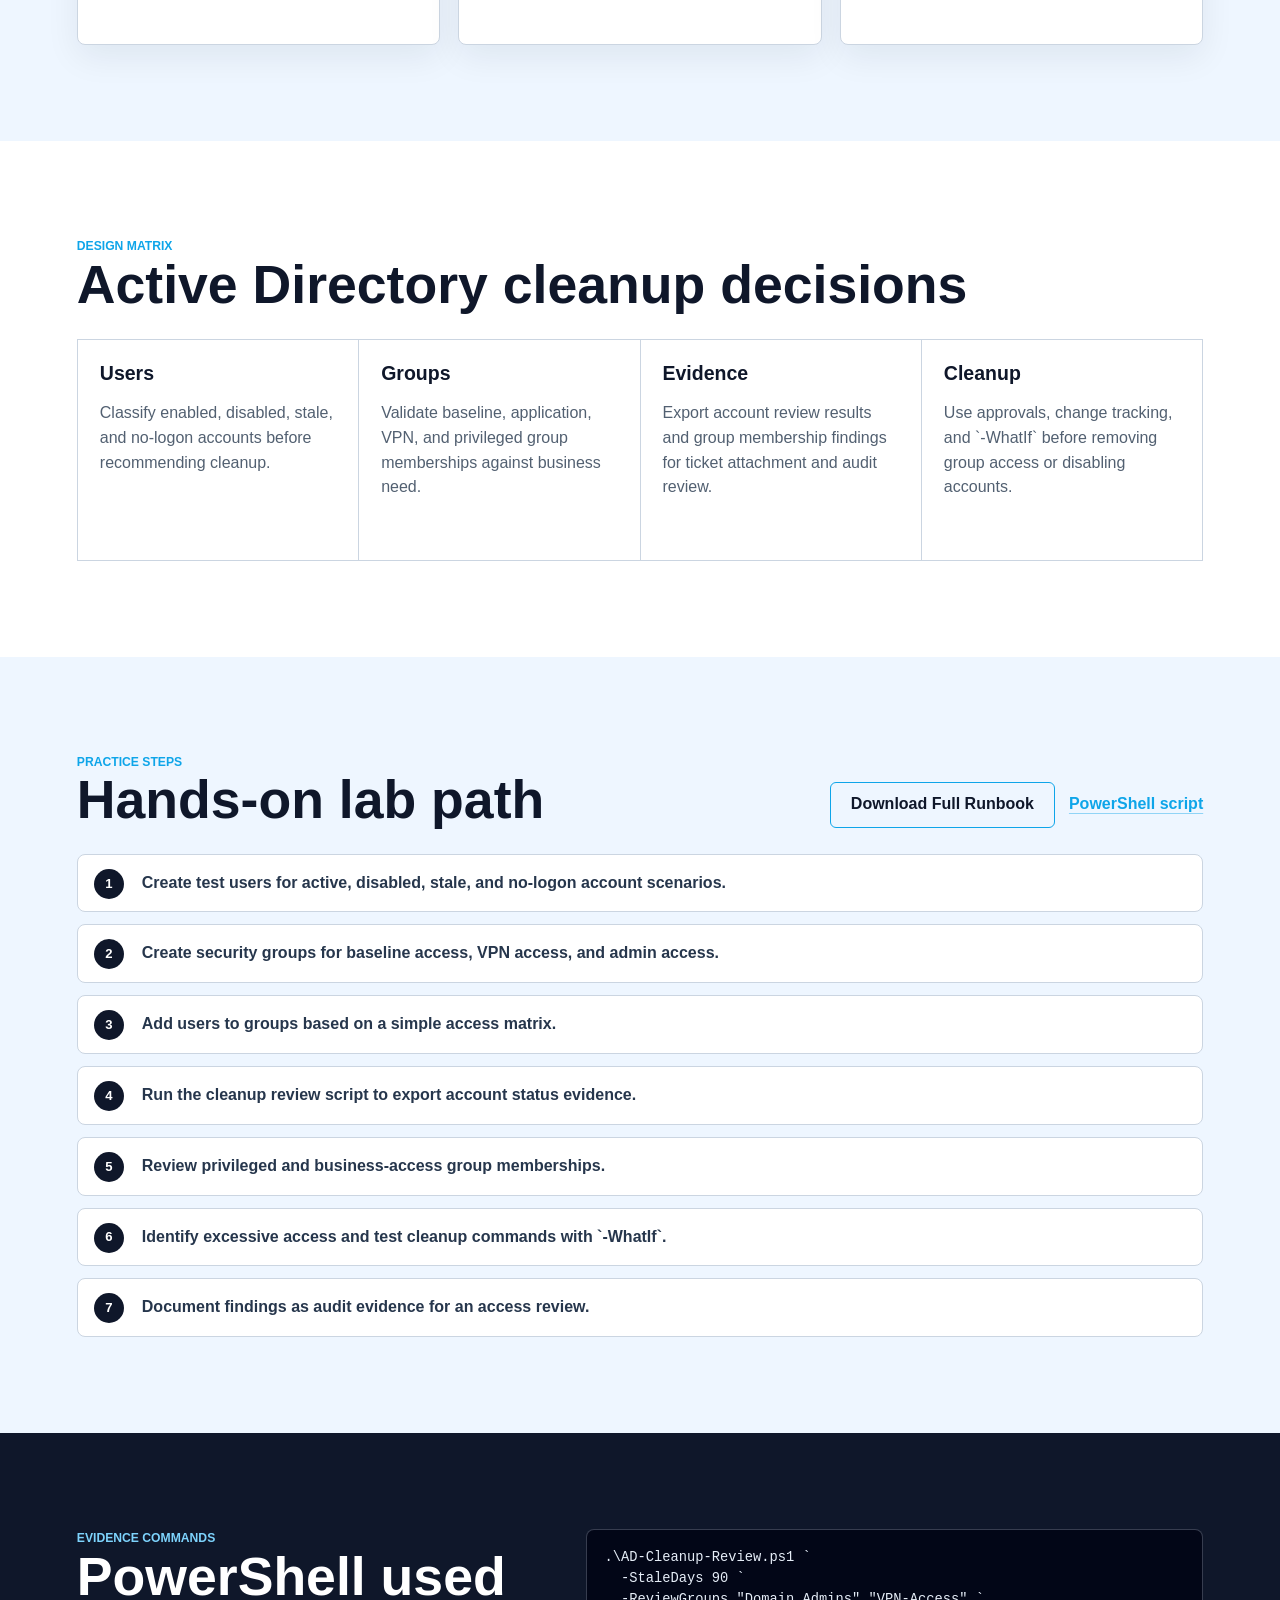
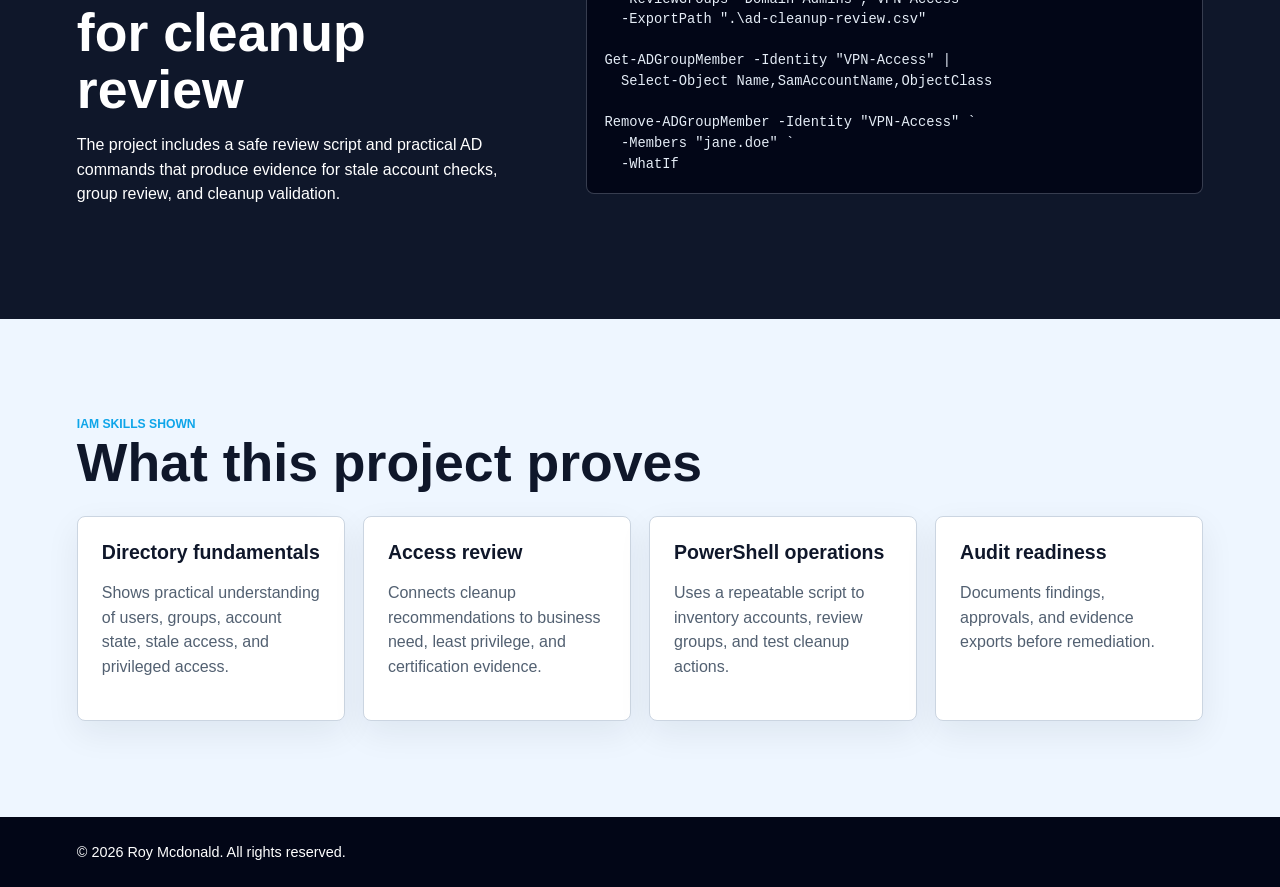
==== commit 568cdf21: "Add portfolio credibility and diagram polish" ====
--- a/active-directory-access-review-lab.html
+++ b/active-directory-access-review-lab.html
@@ -11,7 +11,7 @@
   <header class="site-header">
     <a class="brand" href="index.html#top" aria-label="Roy Mcdonald home">Roy Mcdonald</a>
     <nav class="nav" aria-label="Project navigation">
-      <a href="index.html#projects">Projects</a>
+      <a href="projects.html">Projects</a>
       <a href="index.html#skills">Skills</a>
       <a href="index.html#resume">Resume</a>
       <a href="index.html#contact">Contact</a>
@@ -27,7 +27,7 @@
         <div class="hero-actions">
           <a class="button primary" href="assets/active-directory-access-review-lab.md" download>Download Runbook</a>
           <a class="button secondary" href="assets/AD-Cleanup-Review.ps1" download>Download Script</a>
-          <a class="button secondary" href="index.html#projects">Back to Portfolio</a>
+          <a class="button secondary" href="projects.html">Back to Projects</a>
         </div>
       </div>
       <aside class="project-summary-panel" aria-label="Project summary">
--- a/styles.css
+++ b/styles.css
@@ -336,6 +336,26 @@
   background: #ffffff;
 }
 
+.about-section {
+  background: #fff;
+}
+
+.about-grid {
+  display: grid;
+  grid-template-columns: repeat(2, minmax(0, 1fr));
+  gap: 18px;
+}
+
+.about-grid p {
+  margin: 0;
+  padding: 24px;
+  color: var(--muted);
+  background: #f8fbff;
+  border: 1px solid var(--line);
+  border-radius: 8px;
+  font-size: 1.06rem;
+}
+
 .skill-columns {
   display: grid;
   grid-template-columns: repeat(4, minmax(0, 1fr));
@@ -438,6 +458,10 @@
   align-items: center;
   min-height: calc(82vh - 72px);
   padding: clamp(46px, 8vw, 96px) clamp(18px, 6vw, 84px);
+}
+
+.project-library-hero {
+  min-height: calc(70vh - 72px);
 }
 
 .project-summary-panel {
@@ -538,6 +562,48 @@
 
 .architecture-flow p {
   color: var(--muted);
+}
+
+.diagram-flow {
+  display: grid;
+  grid-template-columns: repeat(5, minmax(0, 1fr));
+  gap: 12px;
+  align-items: stretch;
+}
+
+.diagram-flow div {
+  position: relative;
+  min-height: 130px;
+  padding: 18px;
+  background: #fff;
+  border: 1px solid var(--line);
+  border-radius: 8px;
+  box-shadow: 0 12px 34px rgba(15, 23, 42, 0.07);
+}
+
+.diagram-flow div:not(:last-child)::after {
+  position: absolute;
+  top: 50%;
+  right: -18px;
+  z-index: 2;
+  width: 24px;
+  height: 2px;
+  background: var(--accent);
+  content: "";
+}
+
+.diagram-flow span {
+  color: var(--accent);
+  font-size: 0.74rem;
+  font-weight: 900;
+  text-transform: uppercase;
+}
+
+.diagram-flow strong {
+  display: block;
+  margin-top: 16px;
+  color: var(--navy);
+  font-size: 1.02rem;
 }
 
 .matrix-grid {
@@ -702,9 +768,11 @@
   .project-grid,
   .case-grid,
   .code-grid,
+  .about-grid,
   .workflow-grid,
   .control-grid,
   .architecture-flow,
+  .diagram-flow,
   .matrix-grid,
   .resume-grid,
   .skill-columns {
@@ -767,9 +835,11 @@
   .project-grid,
   .case-grid,
   .code-grid,
+  .about-grid,
   .workflow-grid,
   .control-grid,
   .architecture-flow,
+  .diagram-flow,
   .matrix-grid,
   .resume-grid,
   .skill-columns {
@@ -782,4 +852,8 @@
   .skill-columns > div {
     min-height: auto;
   }
-}
+
+  .diagram-flow div::after {
+    display: none;
+  }
+}
